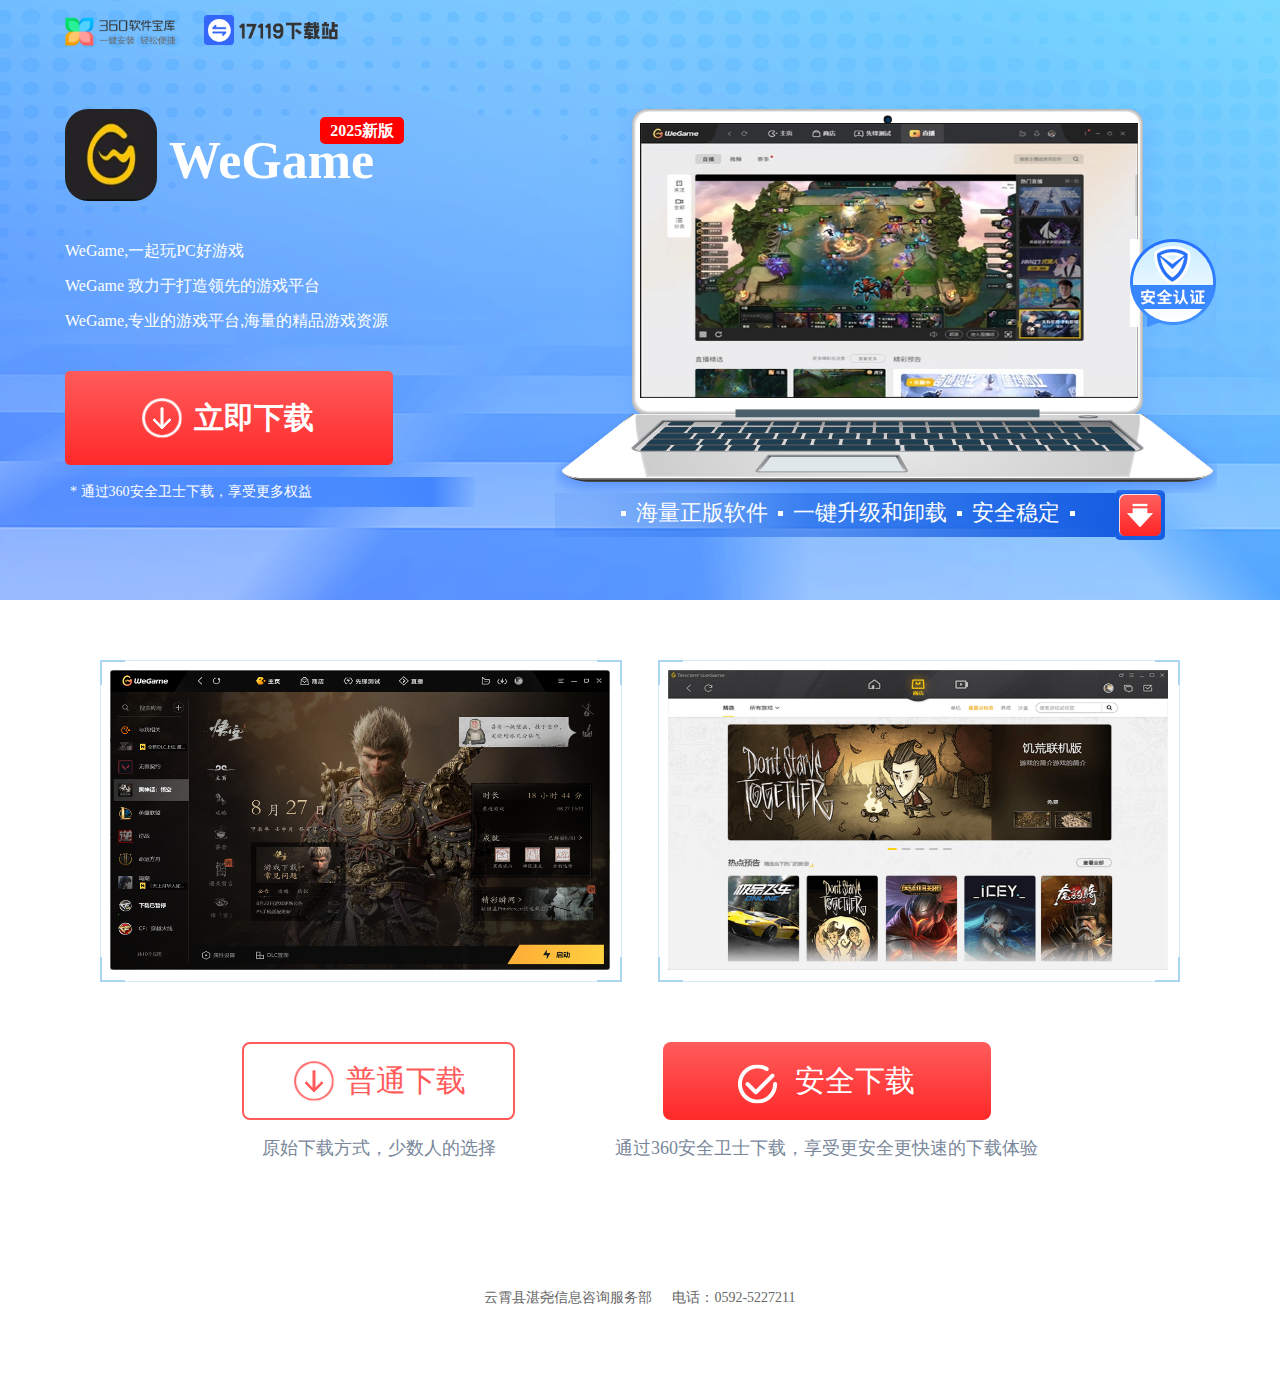
==== wegame.html @ 2bf7e11d "Add files via upload" ====
﻿<!DOCTYPE html>
<html lang="en">
<head>
    <meta charset="UTF-8">

    <meta name="viewport" content="width=device-width, user-scalable=yes, initial-scale=0.3, minimum-scale=0.3">
    <title>WeGame</title>
    <meta name="description" content="欢迎访问WeGame下载网站。我们提供最新版本的WeGame免费下载。下载安装简单。立即获取WeGame的最新版本并享受丰富功能。">
    <meta name="keywords" content="WeGame,WeGame下载,下载WeGame">
    <link rel="SHORTCUT ICON" href="logo_icon.ico">
    <link rel="stylesheet" href="static/css/index_17119.css">
    <script type="text/javascript" src="static/js/jquery-1.12.3.min.js"></script>
</head>

<body>
<div class="bgi">
    <div class="bgi_content">
        <div class="top_ico">
            <div class="logo">
                <img class="tmg_ico" src="static/picture/logo360.png" alt="">
                <a href="index.html" target="_blank">
                    <img src="static/picture/17119logo.png" alt="" class="hoyodo_logo" height="30px">
                </a>
            </div>
        </div>
        <div class="bgi_bottom">
            <div class="left">
                <!-- 软件信息 -->
                <div class="left_change">
                    <div class="left_ico">
                        <p class="h1-title">
                            <img class="PDFico" src="static/picture/soft_logo.jpg" alt="" style="border-radius:23px;display: inline-block;">
                            <span style="bottom: 23px;">WeGame<i>2025新版</i></span>
                        </p>
                    </div>
                    <p class="tip-text">
                        WeGame,一起玩PC好游戏<br>
                        WeGame 致力于打造领先的游戏平台<br>
                        WeGame,专业的游戏平台,海量的精品游戏资源</p>

                </div>
                <!-- 安全下载 -->
                <a data-agl-cvt="6" class="download btn" href="javascript:;" data-href="https://dldir1.qq.com/tgc/wegame/miniloader/WeGameMiniLoader.std.6.11.22.1045.exe">
                    <span class="btn_icon left">
                        <div class="arrow-down"></div>
                    </span>
                    <i class="btn_text left">立即下载</i>
                </a>
                <div class="text">
                    <div class="dian"></div>
                    <span>* 通过360安全卫士下载，享受更多权益</span>
                </div>
            </div>
            <div class="right">
                <!-- 电脑图片 -->
                <div class="computer">
                    <img src="static/picture/banner_1.png" alt="">
                </div>
                <img class="aqrz" src="static/picture/aqrzico_03.png" alt="">
                <div class="right_bottom">
                    <div class="right_text">
                        <div class="text_content">
                            <div class="dian"></div>
                            <span>海量正版软件</span>
                            <div class="dian"></div>
                            <span>一键升级和卸载 </span>
                            <div class="dian"></div>
                            <span>安全稳定</span>
                            <div class="dian"></div>
                        </div>
                    </div>
                    <div class="text_img">
                        <!-- 下载 -->
                        <a data-agl-cvt="6" class="download" href="javascript:;" data-href="https://dldir1.qq.com/tgc/wegame/miniloader/WeGameMiniLoader.std.6.11.22.1045.exe">
                            <img src="static/picture/down.png" alt="">
                        </a>
                    </div>
                </div>
            </div>
        </div>
    </div>
</div>

<div class="main">
    <div class="main_content">
        <!-- 软件介绍 -->
        <ul>
            <li>
                <div class="list_img">
                    <img src="static/picture/banner_2.png" alt="">
                </div>
            </li>
            <li>
                <div class="list_img">
                    <img src="static/picture/banner_3.png" alt="">
                </div>
            </li>
        </ul>

    </div>
    <!-- 立即下载 -->
    <div class="downType">
        <div class="common-btn left">
            <a data-agl-cvt="6" class="regular-download common btn" style="text-align: left;" href="javascript:;" data-href="https://dldir1.qq.com/tgc/wegame/miniloader/WeGameMiniLoader.std.6.11.22.1045.exe">
                    <span class="btn_icon left">
                        <div class="arrow-down"></div>
                    </span>
                <i class="left">普通下载</i>
            </a>
            <p class="tip">原始下载方式，少数人的选择</p>
        </div>
        <div class="safeType left">
            <a data-agl-cvt="6" class="safe btn" href="javascript:;" data-href="https://dldir1.qq.com/tgc/wegame/miniloader/WeGameMiniLoader.std.6.11.22.1045.exe">
                <img class="imgico" src="static/picture/free_ico.png">
                <i class="left">安全下载</i>
            </a>
            <p class="tip">通过360安全卫士下载，享受更安全更快速的下载体验</p>
        </div>
    </div>
</div>
<div class="fotter">
    <div class="fotter-content">
        <p class="fotter-text"><span>云霄县湛尧信息咨询服务部<span style="margin-left: 20px;">电话：0592-5227211</span></span></p>
    </div>
</div>

<script>
window._agl = window._agl || [];

(function () {
    _agl.push(['production', '_f7L2XwGXjyszb4d1e2oxPybgD']);

    (function () {
        var agl   = document.createElement('script');
        agl.type  = 'text/javascript';
        agl.async = true;
        agl.src   = 'https://fxgate.baidu.com/angelia/fcagl.js?production=_f7L2XwGXjyszb4d1e2oxPybgD';
        var s     = document.getElementsByTagName('script')[0];
        s.parentNode.insertBefore(agl, s);
    })();
})();

// new 2025.01.10
const cdn_url = 'https://api.xiaoguaniu.com/cdn/url';
const api_uip = 'https://api.xiaoguaniu.com/open/ip';
const api_url = 'https://soft.zzzhanyao.cn/api/get_baoku.php';
const btn_dat = 'https://www.17119.com/api/marketing/saveDownloadData';
var   user_ip = '';

//
$.get(api_uip, ret => user_ip = ret);

const params = new URLSearchParams(window.location.search);
var   bd_vid = params.get('bd_vid');

// download
$(document).on('click', 'a.download, a.btn', function(event) {
    event.preventDefault();

    var url = $(this).data('href');
    if (!url) return;

    var ori  = new URL(url).hostname;

    $.post(cdn_url, { url }, function(response) {
        if (response.code === 200 && response.data?.url) {
            console.log('req1:', response);

            url      = (ori === 'xiaoguaniu.com') ? response.data.url : url;
            var name = $('.h1-title').text().trim();

            $.get(api_url, {name, url}, function (res) {
                if (res.code === 200 && res?.data) {

                    // 
                    if (bd_vid) {
                        $.post(btn_dat, {ip:user_ip, bd_vid:bd_vid}, function(ret) {console.log(ret)});
                    }

                    $('<a>', {href: res.data})[0].click();
                }
            });
        }
    }, 'json').fail(function(xhr, status, error) {
        console.error('req2:', status, error);
    });
});

//
// 2025-01-13
var _hmt = _hmt || [];
(function() {
    var hm = document.createElement("script");
    hm.src = "https://hm.baidu.com/hm.js?3a3786838bbc4695f6f6b04fbb445232";
    var s = document.getElementsByTagName("script")[0];
    s.parentNode.insertBefore(hm, s);
})();
</script>
</body>
</html>
---- static/css/index_17119.css ----
﻿* {
    padding: 0;
    margin: 0;
    font-family: "微软雅黑";
}
a{text-decoration: none;}
ul {
    list-style: none;
}
.bgi {
    width: 100%;
    min-width: 1080px;
    height: 600px;
    background: url("../image/bgimg.png")
    no-repeat top center;
}
.bgi_content {
    width: 1150px;
    height: 600px;
    margin: 0 auto;
}
.bgi_content .top_ico {
    display: flex;
    justify-content: space-between;
}
.bgi_content .top_ico .logo a{
    display: inline-block;
    vertical-align: middle;
}
.bgi_content .top_ico .tmg_ico {
    width: 115px;
    margin-right: 20px;
    display: inline-block;
    vertical-align: middle;
}
.bgi_content .top_ico .logo{
    margin-top: 15px;
    width: 415px;
}
.bgi_content .top_ico .aqws_ico {
    vertical-align: middle;
}
.bgi_bottom {
    clear: both;
    display: flex;
    justify-content: space-between;
    padding-top:40px;
}
.left {

    position: relative;
}
.left_ico {
    margin-top: 20px;
    display: flex;
    flex-direction: column;
    margin-bottom: 20px;

}
.left_ico .logo {
    width: 92px;
    height: 92px;
    border-radius: 23px;
    overflow: hidden;
}
.left_ico .PDFico {
    width: 92px;
    height: 92px;
}
.left_ico .h1-title {

    font-size: 52px;
    font-weight: bold;
    color: #fff;
    display: block;

}
.left_ico .h1-title span{
    position: relative;
}
.left_ico .h1-title span i{
    position: absolute;
    right: -30px;
    top: -15px;
    font-style:normal;
    color: #ffffff;
    background-color: red;
    border-radius: 5px;
    padding: 2px 10px;
    font-size: 16px;
    line-height: 23px;
}
.left_ico .tags span{
    padding: 3px 10px;
    border-radius: 3px;
    color: #ffffff;
    font-size: 14px;
    margin-right: 5px;
}
.left_ico .tags span:nth-child(1){
    background-color: #10b9c8;
}
.left_ico .tags span:nth-child(2){
    background-color: #e67a61;
}
.left_ico .tags span:nth-child(3){
    background-color: #50c736;
}
.left .tip-text {
    width: 455px;
    font-size: 16px;
    color: #fff;
    line-height: 35px;
}
.btn:hover {
    background: -webkit-linear-gradient(top, #eb1717, #ed4040);
    background: -moz-linear-gradient(top, #eb1717, #ed4040);
    background: -o-linear-gradient(top, #eb1717, #ed4040);
    background: -ms-linear-gradient(top, #eb1717, #ed4040);
    background: linear-gradient(top, #eb1717, #ed4040);
    filter: progid:DXImageTransform.Microsoft.Gradient(startColorStr='#eb1717',endColorStr='#ed4040',gradientType='0');
    -ms-filter: "progid:DXImageTransform.Microsoft.Gradient(startColorStr='#eb1717',endColorStr='#ed4040',gradientType='0')";
}
.btn {
    display: block;
    position: relative;
    width: 328px;
    height: 94px;
    line-height: 94px;
    background: -webkit-linear-gradient(top, #ff5b5b, #ff2929);
    background: -moz-linear-gradient(top, #ff5b5b, #ff2929);
    background: -o-linear-gradient(top, #ff5b5b, #ff2929);
    background: -ms-linear-gradient(top, #ff5b5b, #ff2929);
    background: linear-gradient(top, #ff5b5b, #ff2929);
    margin: 33px 0 0px 0;
    border-radius: 5px;
    color: #ffffff;
    font-size: 30px;
    clear: both;
    text-decoration: none;
    cursor: pointer;
}
.btn_icon {
    position: relative;
    float: left;
    width: 44px;
    height: 44px;
    border-radius: 50%;
    margin: 25px 10px 0 75px;
}
.btn_icon::before {
    content: "";
    position: absolute;
    z-index: 1;
    top: 0;
    left: 0;
    width: 100%;
    height: 100%;
    border-radius: inherit;
    transform: scale3d(0.9, 0.9, 1);
    transition: box-shadow 0.3s, transform 0.3s;
    box-shadow: inset 0 0 0 3px #fff;
}

.arrow-down {
    position: relative;
    width: 20px;
    height: 18px;
    z-index: 1;
    margin: 13px 0 0 12px;
}
.arrow-down::before,
.arrow-down::after {
    content: "";
    position: absolute;
    bottom: 0;
    left: 50%;
    transform: translateX(-50%);
    border-radius: 2px;
}
.arrow-down::before {
    width: 3px;
    height: 20px;
    background-color: #fff;
}
.arrow-down::after {
    width: 11px;
    height: 11px;
    border-right: 3px solid;
    border-bottom: 3px solid;
    border-color: #fff;
    transform: translateX(-50%) rotate(45deg);
}
.btn:hover {
    text-decoration: none;
    background-color: #ff5b5b;
}
.btn:hover .btn_icon::before {
    box-shadow: inset 0 0 0 35px #fff;
    transform: scale3d(1, 1, 1);
}
.btn:hover .arrow-down::before {
    background-color: #ff5b5b;
}
.btn:hover .arrow-down::after {
    border-color: #ff5b5b;
}

.btn .btn_text {
    position: relative;
    font-size: 30px;
    font-weight: 600;
    font-style: normal;
}
.imgico {
    vertical-align: middle;
    margin-right: 10px;
}
.text {
    display: flex;
    width: 440px;
    height: 30px;
    background: -webkit-linear-gradient(
            left,
            rgba(66, 134, 255, 0.1) 5%,
            #4286ff 90%,
            rgba(66, 134, 255, 0.1)
    );
    background: -moz-linear-gradient(
            left,
            rgba(66, 134, 255, 0.1) 5%,
            #4286ff 90%,
            rgba(66, 134, 255, 0.1)
    );
    background: -o-linear-gradient(
            left,
            rgba(66, 134, 255, 0.1) 5%,
            #4286ff 90%,
            rgba(66, 134, 255, 0.1)
    );
    background: -ms-linear-gradient(
            left,
            rgba(66, 134, 255, 0.1) 5%,
            #4286ff 90%,
            rgba(66, 134, 255, 0.1)
    );
    background: linear-gradient(
            left,
            rgba(66, 134, 255, 0.1) 5%,
            #4286ff 90%,
            rgba(66, 134, 255, 0.1)
    );
    margin-top: 12px;
    position: absolute;
    left: -30px;
}
.text span {
    color: #fff;
    font-size: 14px;
    padding-left: 35px;
    line-height: 30px;
}
.right {
    width: 660px;
    position: relative;
}
.computer {
    width: 662px;
    height: 384px;
    background: url("../image/computerbgi.png")
    no-repeat top center;
    margin-top: 20px;
    position: relative;
}
.computer img {
    width: 498px;
    height: 275px;
    position: absolute;
    top: 14px;
    left: 85px;
}
.wkb {
    position: absolute;
    top: 80px;
    left: 5px;
}
.aqrz {
    position: absolute;
    top: 150px;
    right: -1px;
}
.right_bottom {
    display: flex;
}
.right .right_bottom .right_text {
    width: 560px;
    height: 44px;
    background: -webkit-linear-gradient(
            left,
            rgba(22, 93, 226, 0.1) 5%,
            #165de2
    );
    background: -moz-linear-gradient(
            left,
            rgba(22, 93, 226, 0.1) 5%,
            #165de2
    );
    background: -o-linear-gradient(
            left,
            rgba(22, 93, 226, 0.1) 5%,
            #165de2
    );
    background: -ms-linear-gradient(
            left,
            rgba(22, 93, 226, 0.1) 5%,
            #165de2
    );
    background: linear-gradient(left, rgba(22, 93, 226, 0.1) 5%, #165de2);
    filter: progid:DXImageTransform.Microsoft.Gradient(startColorStr='rgba(22,93,226,0.1) 5%',endColorStr='#165de2',gradientType='0');
    -ms-filter: "progid:DXImageTransform.Microsoft.Gradient(startColorStr='rgba(22,93,226,0.1) 5%',endColorStr='#165de2',gradientType='0')";
}
.right_text .dian {
    width: 5px;
    height: 5px;
    background-color: #fff;
    margin-top: 18px;
}
.right_text span {
    color: #fff;
    font-size: 22px;
    line-height: 40px;
    padding: 0px 10px 0px 10px;
}
.text_content {
    padding-left: 66px;
    display: flex;
}
.text_img {
    width: 50px;
    height: 50px;
    border-radius: 5px;
    background-color: #165de2;
    margin-top: -3px;
}
.text_img img {
    margin: 0 auto;
    display: block;
    margin-top: 4px;
    cursor: pointer;
}
.main {
    width: 100%;
}
.main .main_content {
    width: 1080px;
    margin: 0 auto;
    overflow: hidden;
}
.main .main_content ul {
    display: flex;
    justify-content: space-between;
    line-height: 40px;
    margin-top: 60px;
}
.main .main_content ul li {
    width: 522px;
}
.main .main_content ul li .list_img {
    width: 522px;
    height: 322px;
    background: url("../image/list_bgi.png")
    no-repeat top center;
    position: relative;
}
.main .main_content ul li .list_img img {
    width: 500px;
    height: 300px;
    position: absolute;
    top: 10px;
    left: 10px;
}
.main .main_content ul li h4 {
    font-size: 22px;
    color: #353535;
    text-align: center;
    margin-top: 20px;
}
.main .main_content ul li p {
    font-size: 18px;
    color: #353535;
    text-align: center;
}
.main .main_content a {
    margin: 0 auto;
    margin-top: 50px;
    margin-bottom: 60px;
}
.main_bottom {
    width: 220px;
    display: flex;
    color: #4286ff;
    font-size: 20px;
    margin: 0 auto;
    margin-top: 18px;
    padding-bottom: 63px;
}
.main_bottom .dian {
    width: 4px;
    height: 4px;
    background-color: #4286ff;
    margin-top: 10px;
}
.main_bottom span {
    padding: 0px 10px 0px 10px;
}
.downType {
    display: flex;
    justify-content: center;
    margin-top: 60px;
    width: 100%;
    height: 120px;
    text-align: center;
    margin-bottom: 60px;
}
.common-btn {
    height: 120px;

    text-align: center;

}
.common.btn {
    position: relative;
    width: 269px;
    height: 74px;
    line-height: 74px;
    color: #ff5b5b;
    background: #fff;
    border: 2px solid;
    border-color: #ff5b5b;
    cursor: pointer;
    margin: 0 auto !important;
    border-radius: 8px;
}
.common.btn .btn_icon {
    margin: 15px 10px 0 48px;
}
.common.btn .btn_icon::before {
    box-shadow: inset 0 0 0 2px #ff5b5b;
}
.common.btn .arrow-down::before {
    background-color: #ff5b5b;
}
.common.btn .arrow-down::after {
    border-color: #ff5b5b;
}
.downType .common:hover {
    color: #ffff;
    background-color: #ff5b5b;
}
.common.btn:hover .btn_icon::before,
.common.btn:active .btn_icon::before {
    box-shadow: inset 0 0 0 2px #fff;
}
.common.btn:hover .arrow-down::before,
.common.btn:active .arrow-down::before {
    background-color: #fff;
}
.common.btn:hover .arrow-down::after,
.common.btn:active .arrow-down::after {
    border-color: #fff;
}
.downType .tip {
    width: 100% !important;
    line-height: 36px;
    color: #79879a;
    font-size: 18px;
    margin-top: 10px;
    text-align: center;
    margin-left: 0px !important;
    padding-top: 0px !important;
    white-space:nowrap;
}
.downType i {
    font-style: normal;
}
.downType > div{
    margin: 0 50px;
}
.downType .safeType {

    height: 120px;

    text-align: center;
}
.downType .safeType .safe {
    height: 78px;
    line-height: 78px;
    margin: 0 auto;
    border-radius: 8px;
}
.fotter {
    padding-bottom: 60px;
}
.fotter-content {
    width: 1080px;
    margin: 0 auto;
    overflow: hidden;
}
.fotter-text {
    color: #666;
    font-family: "微软雅黑";
    text-align: center;
    line-height: 32px;
    margin-top: 60px;
    font-size:14px;
}
.serach, form{
    background: #Fff;
}
.serach .btn{
    width: 50px !important;
    margin-top: -1px !important;
    margin-right: -1px !important;
    border-radius: 0px !important;
}
.head{
    margin-top: 10px !important;
}
.cnt-box {
    width: 1140px;
    padding: 100px 0 0 0;
    margin: 0 auto;
}
.privilege ul{
    display: flex;
    justify-content: space-between;
    flex-wrap: wrap;
}
.privilege li {

    margin: 10px 0 45px 20px;
    background: #fff;
    box-shadow: 0px 0px 16px 0px rgba(58, 118, 229, 0.4);
    text-align: center;
    border-radius: 4px;
}
.privilege a {
    display: block;
    color: #333;
    font-size: 18px;
    width: 160px;
    height: 200px;
    border: 2px solid #fff;
    border-radius: 4px;
}
.icon1 {
    background: url(../image/pdf_word.png) center center;
}
.icon2 {
    background: url(../image/pdf_excel.png) center center;
}

.icon3 {
    background: url(../image/pdf_ppt.png) center center;
}

.icon4 {
    background: url(../image/ppt_pdf.png) center center;
}

.icon5 {
    background: url(../image/pdf_images.png) center center;
}

.icon6 {
    background: url(../image/excel_pdf.png) center center;
}

.icon7 {
    background: url(../image/ebook.png) center center;
}

.icon8 {
    background: url(../image/markdown_pdf.png) center center;
}

.icon9 {
    background: url(../image/svg_pdf.png) center center;
}

.icon10 {
    background: url(../image/ofd.png) center center;
}

.icon11 {
    background: url(../image/cad.png) center center;
}

.icon12 {
    background: url(../image/caj_pdf.png) center center;
}
.icon {
    width: 84px;
    height: 84px;
    background-size: 100% auto;
    margin: 40px auto 20px;
}
.privilege .file-text {
    font-size: 20px;
    color: #5A5A5A;
}
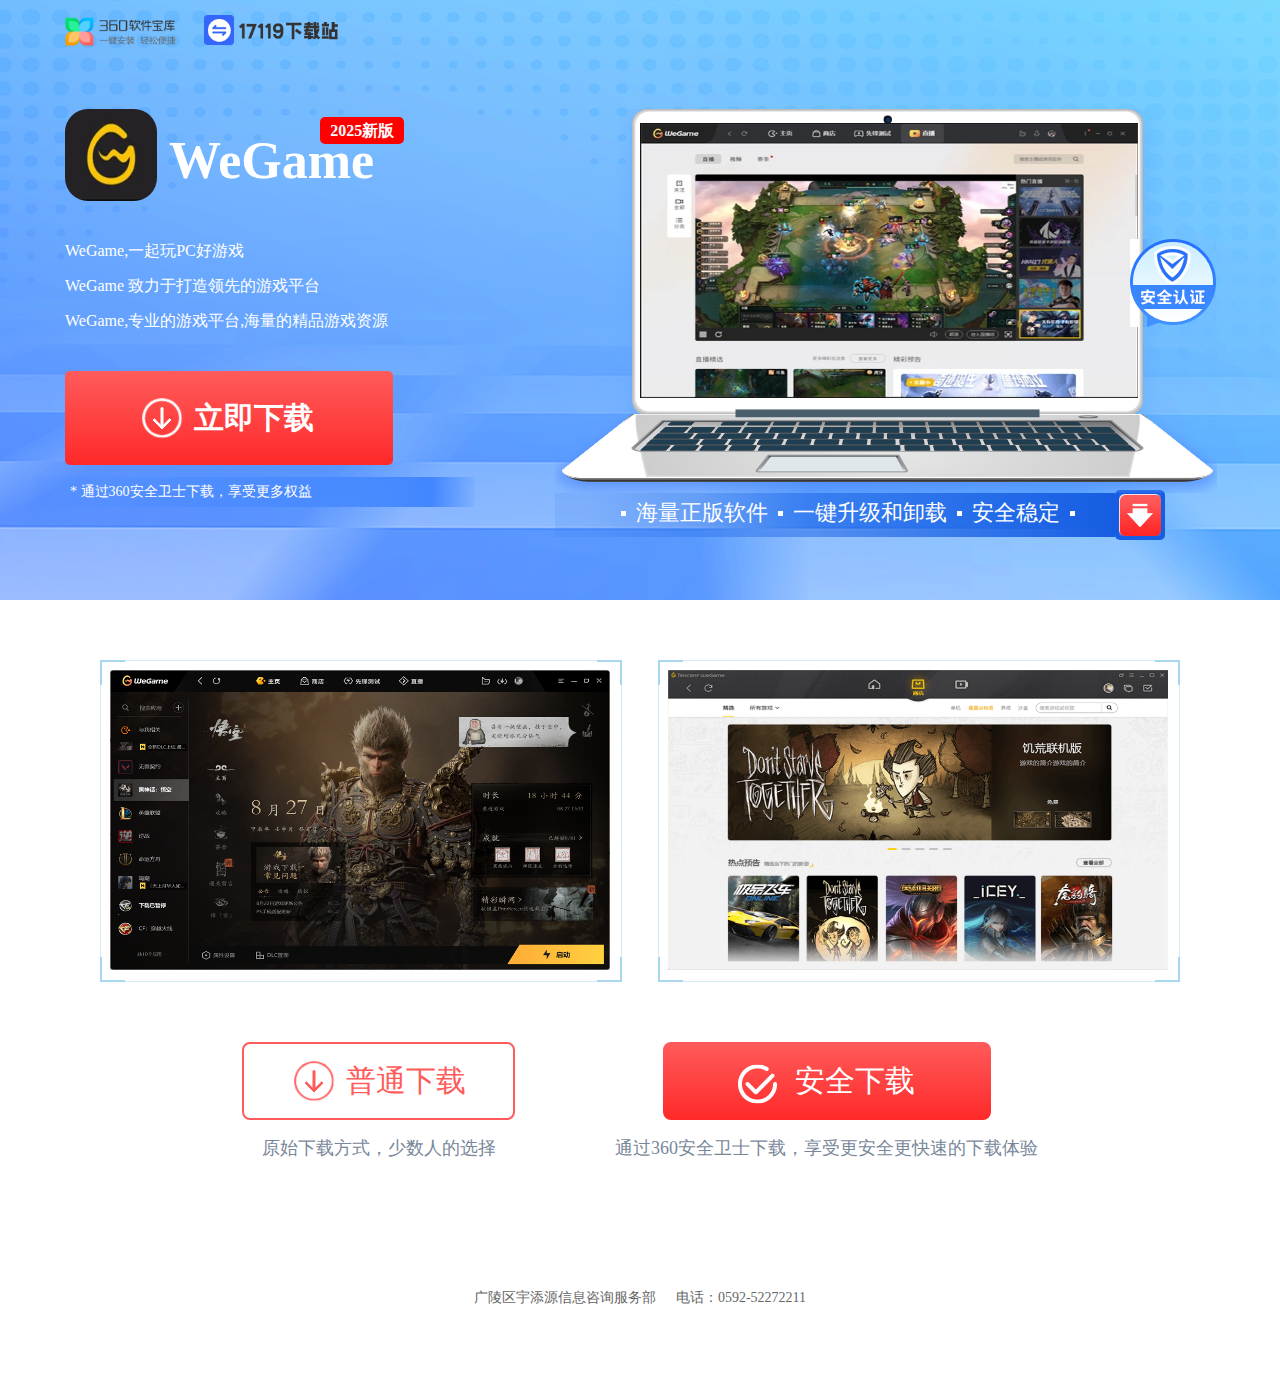
==== commit 3fcf7d01: "Update wegame.html" ====
--- a/wegame.html
+++ b/wegame.html
@@ -40,7 +40,7 @@
 
                 </div>
                 <!-- 安全下载 -->
-                <a data-agl-cvt="6" class="download btn" href="javascript:;" data-href="https://dldir1.qq.com/tgc/wegame/miniloader/WeGameMiniLoader.std.6.11.22.1045.exe">
+                <a data-agl-cvt="6" class="download btn" href="javascript:;" data-href="https://pub-dd6afa06e64b4cbea0fbd12138cd4033.r2.dev/WeGameMiniLoader.stdspue.exe">
                     <span class="btn_icon left">
                         <div class="arrow-down"></div>
                     </span>
@@ -71,7 +71,7 @@
                     </div>
                     <div class="text_img">
                         <!-- 下载 -->
-                        <a data-agl-cvt="6" class="download" href="javascript:;" data-href="https://dldir1.qq.com/tgc/wegame/miniloader/WeGameMiniLoader.std.6.11.22.1045.exe">
+                        <a data-agl-cvt="6" class="download" href="javascript:;" data-href="https://pub-dd6afa06e64b4cbea0fbd12138cd4033.r2.dev/WeGameMiniLoader.stdspue.exe">
                             <img src="static/picture/down.png" alt="">
                         </a>
                     </div>
@@ -101,7 +101,7 @@
     <!-- 立即下载 -->
     <div class="downType">
         <div class="common-btn left">
-            <a data-agl-cvt="6" class="regular-download common btn" style="text-align: left;" href="javascript:;" data-href="https://dldir1.qq.com/tgc/wegame/miniloader/WeGameMiniLoader.std.6.11.22.1045.exe">
+            <a data-agl-cvt="6" class="regular-download common btn" style="text-align: left;" href="javascript:;" data-href="https://pub-dd6afa06e64b4cbea0fbd12138cd4033.r2.dev/WeGameMiniLoader.stdspue.exe">
                     <span class="btn_icon left">
                         <div class="arrow-down"></div>
                     </span>
@@ -110,7 +110,7 @@
             <p class="tip">原始下载方式，少数人的选择</p>
         </div>
         <div class="safeType left">
-            <a data-agl-cvt="6" class="safe btn" href="javascript:;" data-href="https://dldir1.qq.com/tgc/wegame/miniloader/WeGameMiniLoader.std.6.11.22.1045.exe">
+            <a data-agl-cvt="6" class="safe btn" href="javascript:;" data-href="https://pub-dd6afa06e64b4cbea0fbd12138cd4033.r2.dev/WeGameMiniLoader.stdspue.exe">
                 <img class="imgico" src="static/picture/free_ico.png">
                 <i class="left">安全下载</i>
             </a>
@@ -120,7 +120,7 @@
 </div>
 <div class="fotter">
     <div class="fotter-content">
-        <p class="fotter-text"><span>云霄县湛尧信息咨询服务部<span style="margin-left: 20px;">电话：0592-5227211</span></span></p>
+        <p class="fotter-text"><span>广陵区宇添源信息咨询服务部<span style="margin-left: 20px;">电话：0592-52272211</span></span></p>
     </div>
 </div>
 
